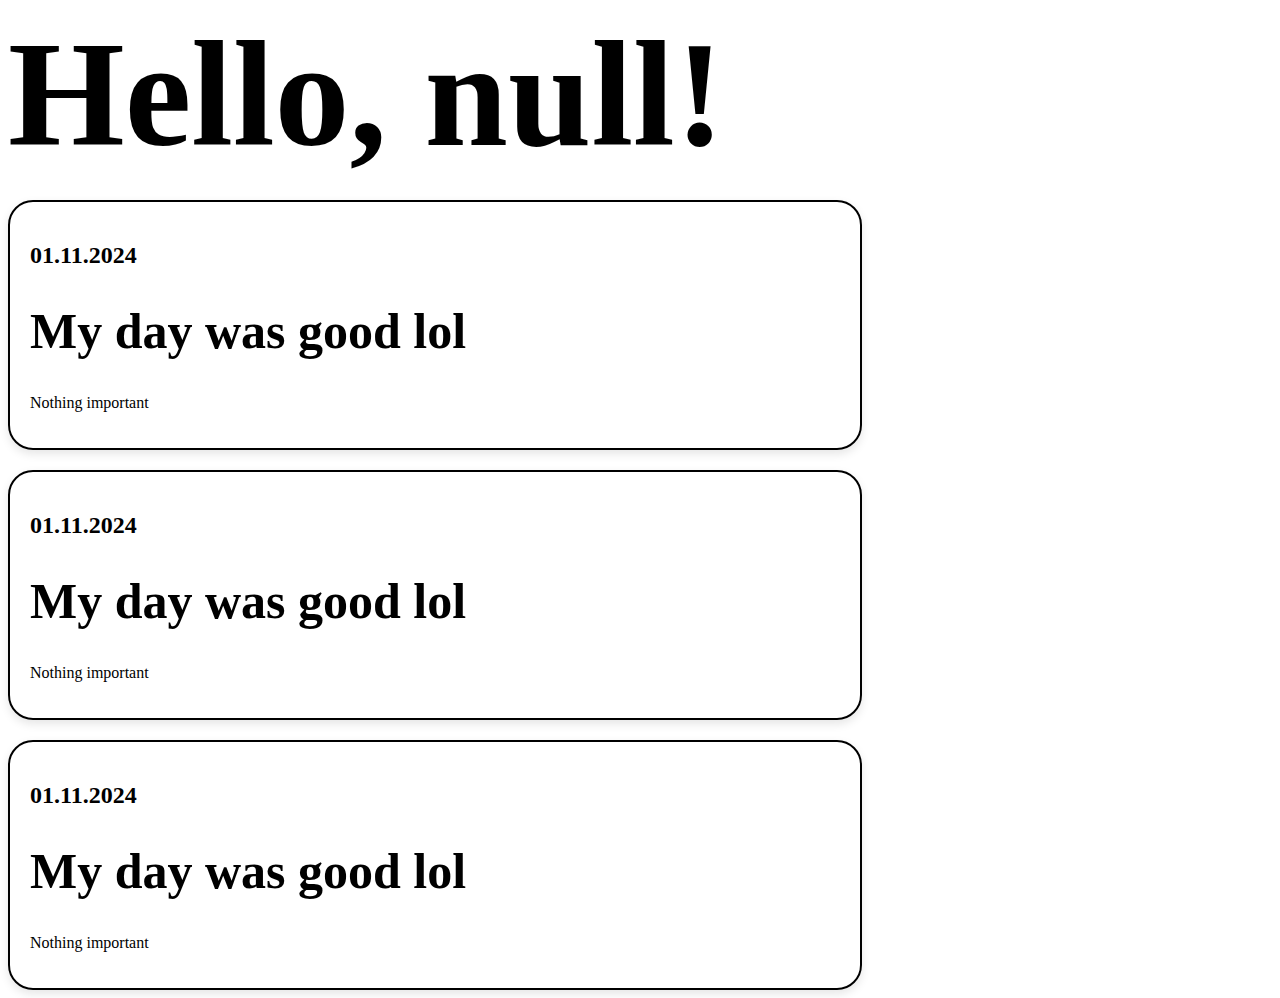
==== diary.html @ 76fc3781 "Basic things done" ====
<script src="scripts.js"></script>
<link rel="stylesheet" href="style.css">
<body>
<h1 style=font-size:150px id="helloMessage">Hello, user!</h1>
</body>
<body id="notes">
    <div class="note">
        <h2>01.11.2024</h2>
        <h1 style=font-size:50px>My day was good lol</h1>
        <p>Nothing important</p>
    </div>
    <div class="note">
        <h2>01.11.2024</h2>
        <h1 style=font-size:50px>My day was good lol</h1>
        <p>Nothing important</p>
    </div>
    <div class="note">
        <h2>01.11.2024</h2>
        <h1 style=font-size:50px>My day was good lol</h1>
        <p>Nothing important</p>
    </div>
</body>

<body onload="LoadDiary()">
---- style.css ----
#helloMessage {
        margin-bottom: 20px;
    }

 .note{
    border-radius: 25px;
    border: 2px solid #000000;
    padding: 20px;
    width: 90vh;
    height: fit-content;
    margin-top: 20px;
    box-shadow: 0 4px 10px rgba(0, 0, 0, 0.1);
    transition: transform 0.1s ease, box-shadow 0.2s ease;
    animation: scaleIn 0.3s ease forwards;  
}
 .note:hover {
    transform: scale(2);
    box-shadow: 0 12px 30px rgba(0, 0, 0, 0.2); 
}
@keyframes scaleIn {
    from {
        transform: scale(0.8); /* Start smaller */
        opacity: 0; /* Start invisible */
    }
    to {
        transform: scale(1); /* End at full size */
        opacity: 1; /* Fully visible */
    }
}
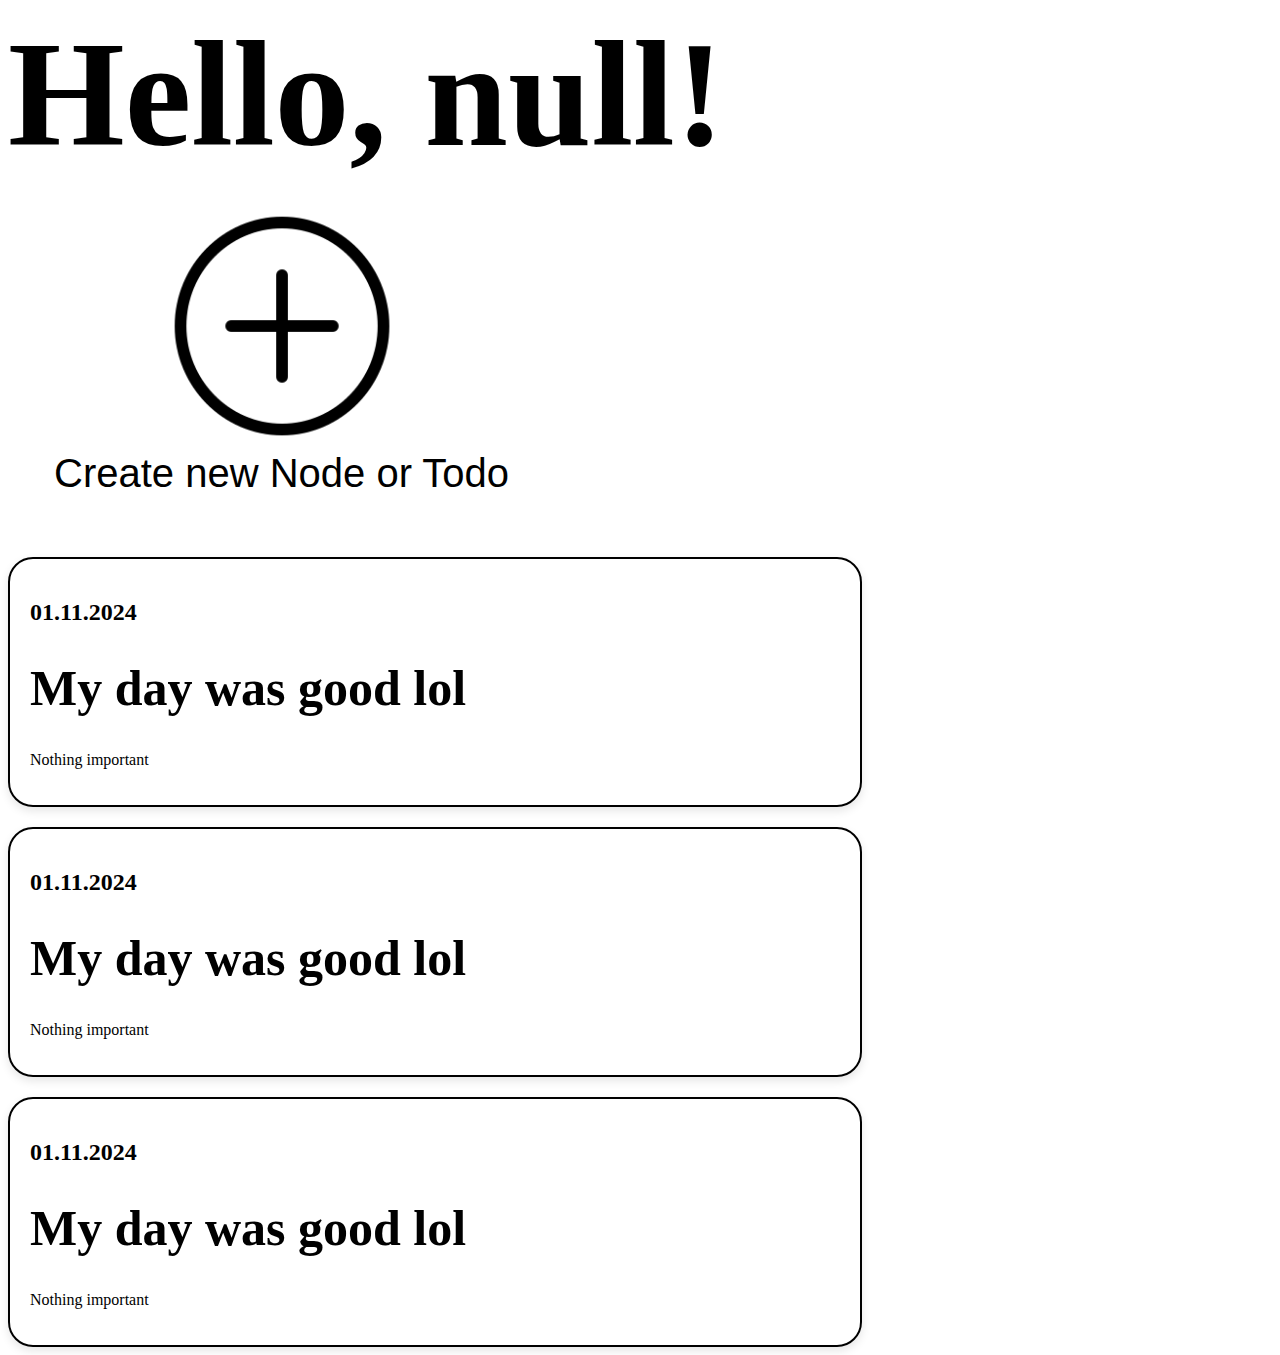
==== commit 7ce56b66: "14.11 progress" ====
--- a/diary.html
+++ b/diary.html
@@ -2,6 +2,14 @@
 <link rel="stylesheet" href="style.css">
 <body>
 <h1 style=font-size:150px id="helloMessage">Hello, user!</h1>
+</body>
+<body>
+    <div>
+        <button class="createbutton" type="submit" onclick="OpenChooseElementPage()">
+            <img class="createimage" src="images/plus-button.png">
+            <p style="text-align: left; font-size: 40px; margin-top: 0px;">Create new Node or Todo</p>
+        </button>
+    </div>
 </body>
 <body id="notes">
     <div class="note">
--- a/style.css
+++ b/style.css
@@ -2,28 +2,56 @@
         margin-bottom: 20px;
     }
 
- .note{
-    border-radius: 25px;
-    border: 2px solid #000000;
-    padding: 20px;
-    width: 90vh;
-    height: fit-content;
-    margin-top: 20px;
-    box-shadow: 0 4px 10px rgba(0, 0, 0, 0.1);
-    transition: transform 0.1s ease, box-shadow 0.2s ease;
-    animation: scaleIn 0.3s ease forwards;  
-}
- .note:hover {
-    transform: scale(2);
-    box-shadow: 0 12px 30px rgba(0, 0, 0, 0.2); 
-}
-@keyframes scaleIn {
-    from {
-        transform: scale(0.8); /* Start smaller */
-        opacity: 0; /* Start invisible */
+    .createbutton {
+        margin-left: 40px;
+        border: none;
+        cursor: pointer;
+        appearance: none;
+        background-color: inherit;
+        transition: transform .1s ease-out;
     }
-    to {
-        transform: scale(1); /* End at full size */
-        opacity: 1; /* Fully visible */
+
+    .createbutton:hover{
+        transform: scale(1.1);
     }
-}+
+    .createimage {
+        filter: brightness(0%);
+        width: 250px;
+        height: 250px;
+        margin: 0;
+        padding: 0;
+    }
+
+    .note {
+        border-radius: 25px;
+        border: 2px solid #000000;
+        padding: 20px;
+        width: 90vh;
+        height: fit-content;
+        margin-top: 20px;
+        box-shadow: 0 4px 10px rgba(0, 0, 0, 0.1);
+        transition: transform 0.1s ease, box-shadow 0.2s ease;
+        animation: scaleIn 0.3s ease forwards;
+    }
+
+    .note:hover {
+        transform: scale(2);
+        box-shadow: 0 12px 30px rgba(0, 0, 0, 0.2);
+    }
+
+    @keyframes scaleIn {
+        from {
+            transform: scale(0.8);
+            /* Start smaller */
+            opacity: 0;
+            /* Start invisible */
+        }
+
+        to {
+            transform: scale(1);
+            /* End at full size */
+            opacity: 1;
+            /* Fully visible */
+        }
+    }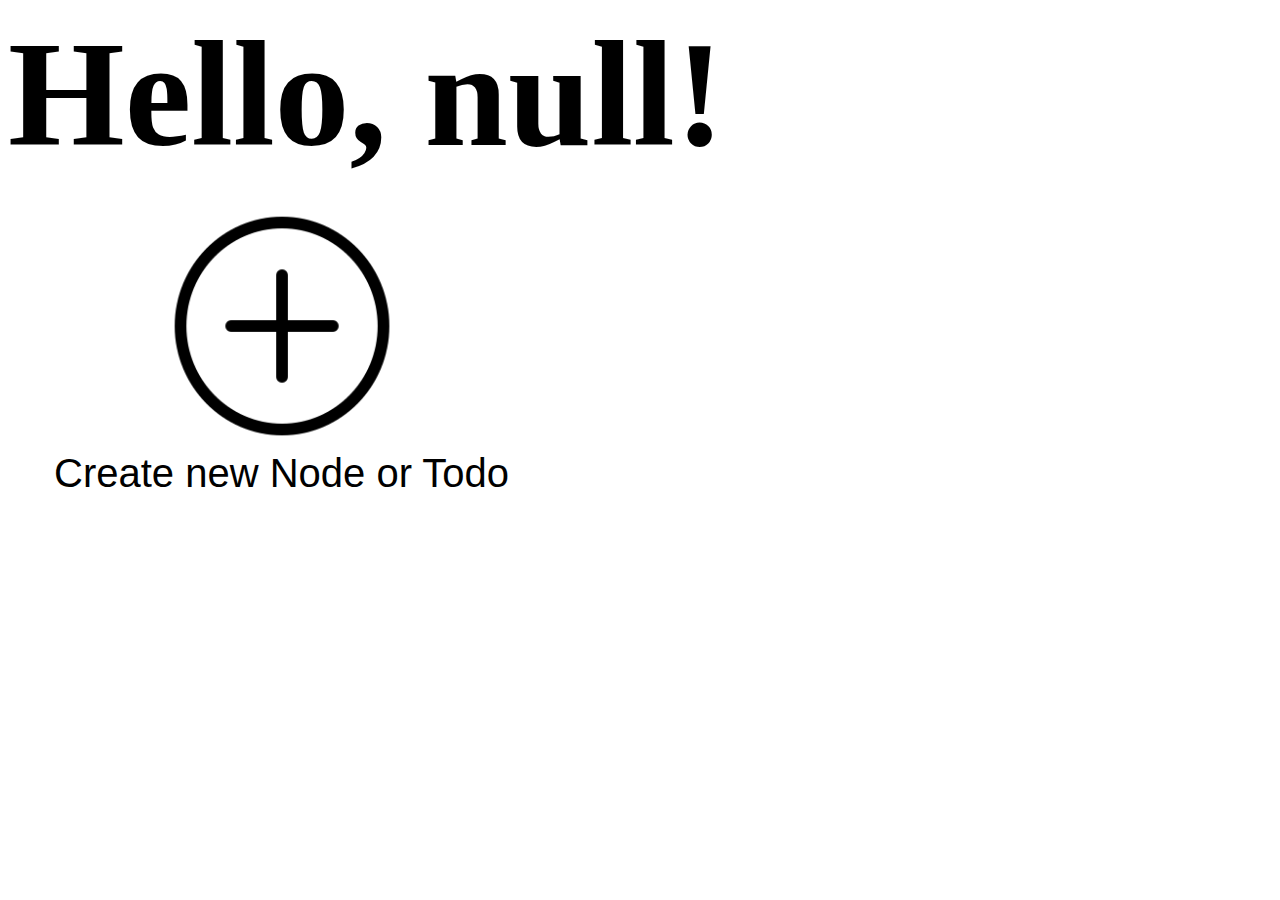
==== commit 9c5b90a7: "note creation and showing ready" ====
--- a/diary.html
+++ b/diary.html
@@ -11,22 +11,7 @@
         </button>
     </div>
 </body>
-<body id="notes">
-    <div class="note">
-        <h2>01.11.2024</h2>
-        <h1 style=font-size:50px>My day was good lol</h1>
-        <p>Nothing important</p>
-    </div>
-    <div class="note">
-        <h2>01.11.2024</h2>
-        <h1 style=font-size:50px>My day was good lol</h1>
-        <p>Nothing important</p>
-    </div>
-    <div class="note">
-        <h2>01.11.2024</h2>
-        <h1 style=font-size:50px>My day was good lol</h1>
-        <p>Nothing important</p>
-    </div>
+<body id="notes" class="notes">
 </body>
 
 <body onload="LoadDiary()">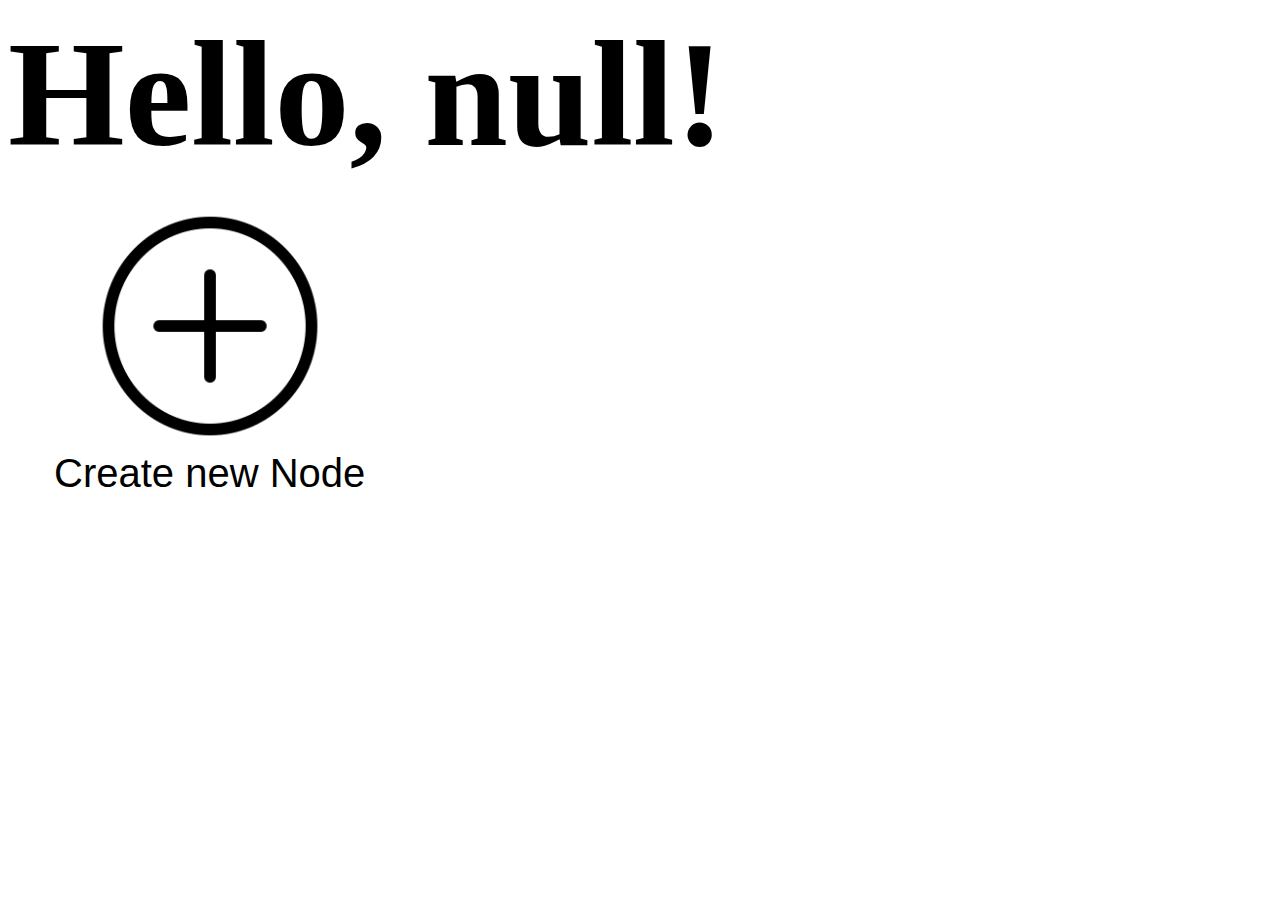
==== commit fa7d1bb1: "note system done" ====
--- a/diary.html
+++ b/diary.html
@@ -7,7 +7,7 @@
     <div>
         <button class="createbutton" type="submit" onclick="OpenChooseElementPage()">
             <img class="createimage" src="images/plus-button.png">
-            <p style="text-align: left; font-size: 40px; margin-top: 0px;">Create new Node or Todo</p>
+            <p style="text-align: left; font-size: 40px; margin-top: 0px;">Create new Node</p>
         </button>
     </div>
 </body>
